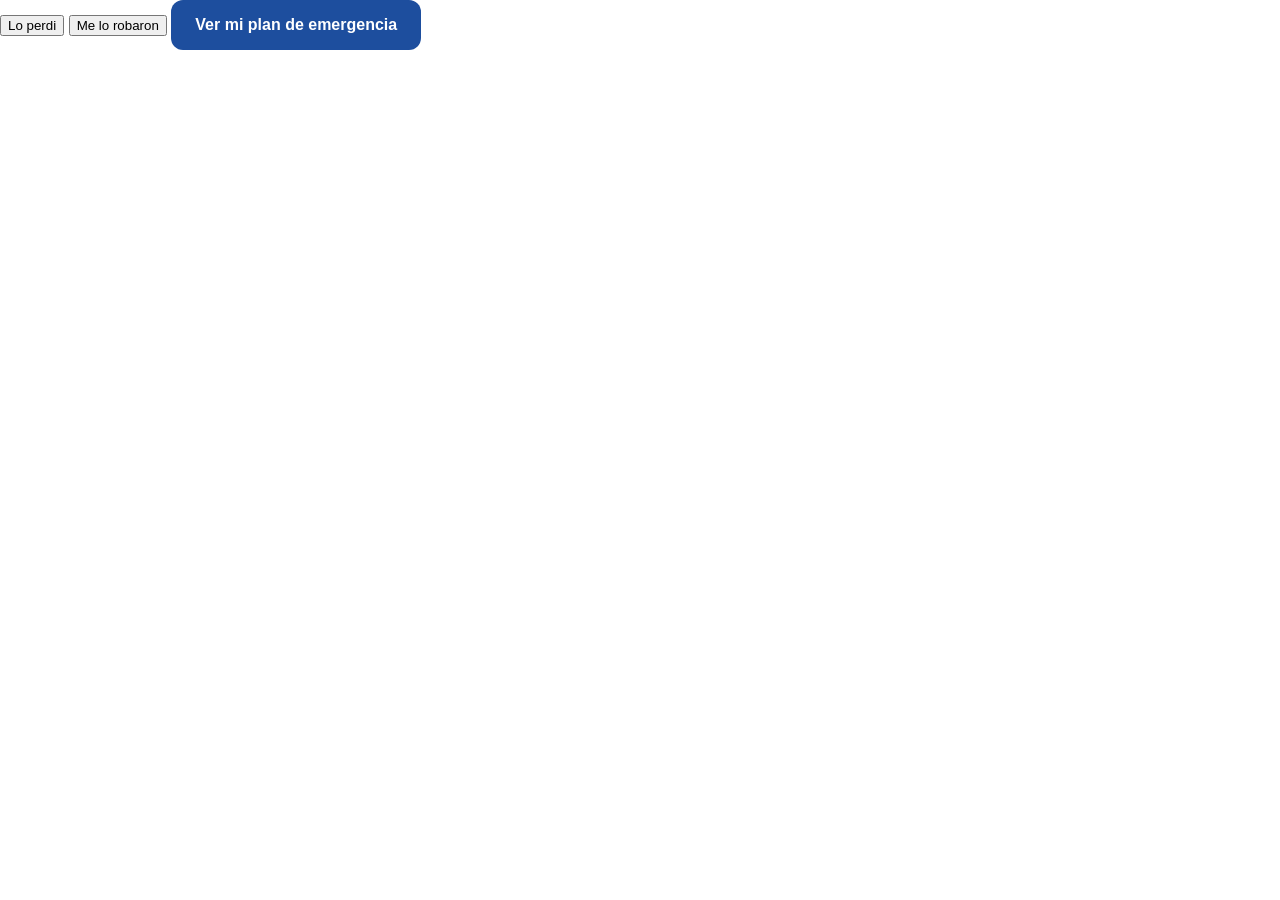
==== pages/emergencia.html @ 793727cb "carpetas e icono" ====
<!DOCTYPE html>
<html lang="en">
<head>
    <meta charset="UTF-8">
    <meta name="viewport" content="width=device-width, initial-scale=1.0">
    <title>Document</title>
    <link rel="stylesheet" href="../css/styles.css">
</head>
<body>
    <button>Lo perdi</button>
    <button>Me lo robaron</button>
    <button class="btn_azul">Ver mi plan de emergencia</button>
</body>
</html>
---- css/styles.css ----
.deez_div{
    display: flex;
    justify-content: center;
}
.btn_azul {
  background-color: rgb(29, 78, 158);
  color: white;
  font-size: 16px;
  font-weight: bold;
  padding: 16px 24px;
  border: none;
  border-radius: 12px;
  cursor: pointer;
}
* {
  box-sizing: border-box;
}

body {
  margin: 0;
  font-family: Arial, sans-serif;
}

.contenedor {
  width: 92%;
  max-width: 1120px;
  margin: 0 auto;
}

.cabecera {
  background: white;
  border-bottom: 1px solid #e5e9f2;
  position: sticky;
  top: 0;
  z-index: 100;
}

.barra {
  display: flex;
  align-items: center;
  justify-content: space-between;
  gap: 1rem;
  padding: 1rem 0;
}

.marca {
  display: flex;
  align-items: center;
  gap: .6rem;
  text-decoration: none;
  font-size: 1.4rem;
  font-weight: bold;
  color: #152d7c;
}

.menu {
  display: flex;
  align-items: center;
  gap: 1rem;
  list-style: none;
  margin: 0;
  padding: 0;
}

.menu a {
  display: block;
  padding: .65rem .8rem;
  color: #152d7c;
  text-decoration: none;
}

.menu .boton-borde {
  background: white;
  color: #1c54ec;
  border: 2px solid #1c54ec;
  border-radius: .45rem;
  font-weight: bold;
}

.menu .boton-borde:hover {
  background: #1c54ec;
  color: white;
}
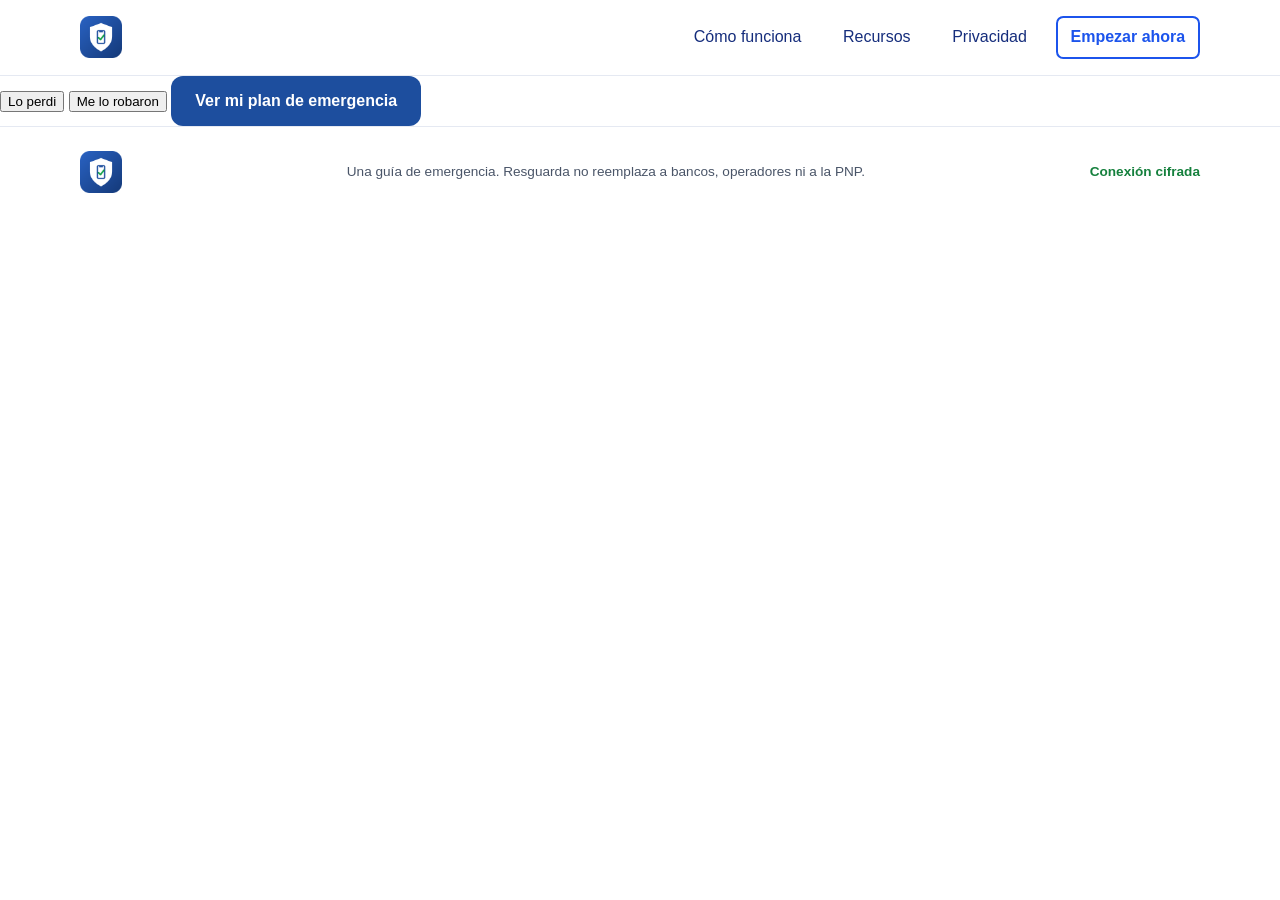
==== commit ee4bfc9d: "footer tmb se agrego una funcion para el boton del logo, para q cada q se precione este se vuelva al" ====
--- a/pages/emergencia.html
+++ b/pages/emergencia.html
@@ -7,8 +7,36 @@
     <link rel="stylesheet" href="../css/styles.css">
 </head>
 <body>
+    <header class="cabecera">
+        <div class="contenedor barra">
+            <a class="marca" onclick="volver()">
+                <img src="../assets/icons/icono1.png" alt="Resguarda" width="42" height="42" />
+            </a>
+
+            <nav aria-label="Navegación principal">
+                <ul class="menu">
+                    <li><a href="#como-funciona">Cómo funciona</a></li>
+                    <li><a href="#recursos">Recursos</a></li>
+                    <li><a href="#privacidad">Privacidad</a></li>
+                    <li><a class="boton-borde" href="#empezar">Empezar ahora</a></li>
+                </ul>
+            </nav>
+        </div>
+    </header>
     <button>Lo perdi</button>
     <button>Me lo robaron</button>
     <button class="btn_azul">Ver mi plan de emergencia</button>
+    <footer class="pie">
+        <div class="contenedor barra">
+            <a class="marca" href="index.html">
+            <img src="../assets/icons/icono1.png" alt="" width="42" height="42" />
+            </a>
+
+            <p class="aviso">Una guía de emergencia. Resguarda no reemplaza a bancos, operadores ni a la PNP.</p>
+
+            <p class="seguro">Conexión cifrada</p>
+        </div>
+    </footer>
+<script src="../js/main.js"></script>
 </body>
 </html>
--- a/css/styles.css
+++ b/css/styles.css
@@ -81,3 +81,22 @@
   background: #1c54ec;
   color: white;
 }
+
+.pie {
+  background: white;
+  border-top: 1px solid #e5e9f2;
+  padding: .5rem 0;
+}
+
+.pie .aviso {
+  font-size: .85rem;
+  color: #4a5568;
+  margin: 0;
+}
+
+.pie .seguro {
+  font-size: .85rem;
+  font-weight: bold;
+  color: #15803d;
+  margin: 0;
+}
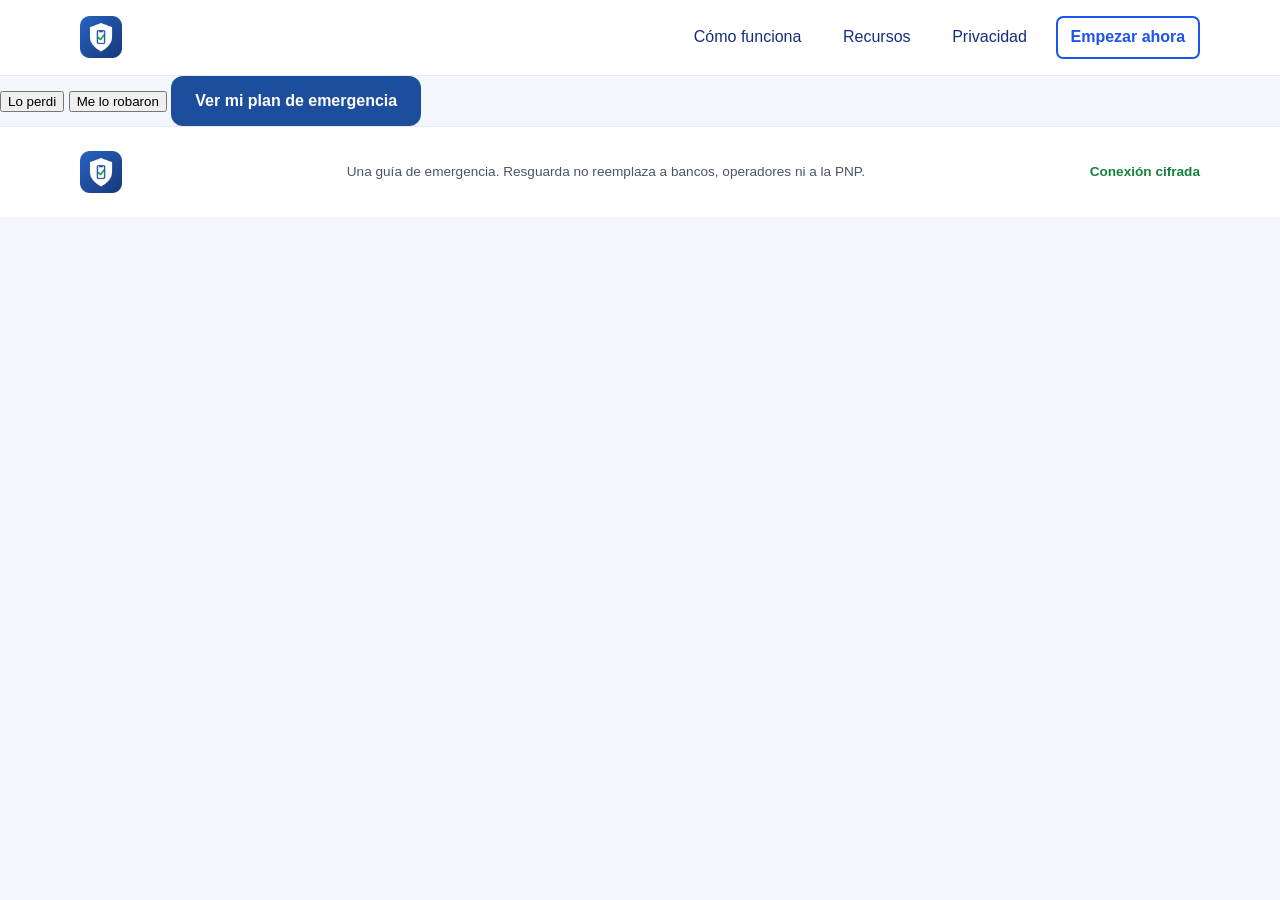
==== commit fac325f9: "Pagina plan mejorada" ====
--- a/pages/emergencia.html
+++ b/pages/emergencia.html
@@ -15,7 +15,7 @@
 
             <nav aria-label="Navegación principal">
                 <ul class="menu">
-                    <li><a href="#como-funciona">Cómo funciona</a></li>
+                    <li><a href="#como_funciona">Cómo funciona</a></li>
                     <li><a href="#recursos">Recursos</a></li>
                     <li><a href="#privacidad">Privacidad</a></li>
                     <li><a class="boton-borde" href="#empezar">Empezar ahora</a></li>
@@ -23,8 +23,8 @@
             </nav>
         </div>
     </header>
-    <button>Lo perdi</button>
-    <button>Me lo robaron</button>
+    <button onclick="planificacion()">Lo perdi</button>
+    <button onclick="planificacion()">Me lo robaron</button>
     <button class="btn_azul">Ver mi plan de emergencia</button>
     <footer class="pie">
         <div class="contenedor barra">
--- a/css/styles.css
+++ b/css/styles.css
@@ -99,4 +99,143 @@
   font-weight: bold;
   color: #15803d;
   margin: 0;
+}
+.imagen-principal {
+    max-width: 500px;
+    width: 100%;
+    height: auto;
+}
+
+.rojoB {
+  background-color: rgb(183,42,52);
+  color:white;
+  font-size: 16px;
+  font-weight: bold;
+  padding: 16px 24px;
+  border:none;
+  border-radius: 12px;
+  cursor:pointer;
+}
+.dato-tiempo {
+  display: flex;
+  align-items: center; /* centra icono y texto verticalmente */
+  gap: .6rem;          /* espacio entre icono y texto */
+}
+
+.dato-tiempo p {
+  margin: 0;           /* quita el margen del párrafo para que quede alineado */
+}
+
+body {
+  background: #f3f6fa;   /* Gris Niebla: fondo de la pantalla */
+  color: #1b2433;        /* Tinta: texto de cuerpo */
+}
+
+.panel-ruta {
+  max-width: 900px;
+  margin: 2rem auto;
+  padding: 2rem;
+  background: #ffffff;
+  border: 1px solid #e5e9f2;
+  border-radius: 1rem;
+}
+
+.panel-ruta h1,
+.paso h3 {
+  color: #0f2a55;        /* Azul Noche: títulos */
+}
+
+.panel-ruta .etiqueta {
+  color: #1d4e9e;        /* Azul confianza */
+}
+
+/* Cada tarjeta: grupo de la izquierda y tiempo a la derecha */
+.paso {
+  display: flex;
+  align-items: center;
+  justify-content: space-between;
+  gap: 1rem;
+  padding: 1.2rem;
+  margin-bottom: 1rem;
+  background: #ffffff;
+  border: 1px solid #e5e9f2;
+  
+  border-radius: .7rem;
+}
+
+/* Número, icono y texto en fila */
+.paso-info {
+  display: flex;
+  align-items: center;
+  gap: 1rem;
+}
+
+.paso-info p,
+.paso-info h3 {
+  margin: 0;
+}
+
+.numero-paso {
+  display: flex;
+  align-items: center;
+  justify-content: center;
+  width: 40px;
+  height: 40px;
+  border-radius: 50%;
+  background: #0f2a55;   /* Azul Noche */
+  color: #ffffff;
+  font-weight: bold;
+}
+
+.riesgo {
+  font-size: .75rem;
+  font-weight: bold;
+  text-transform: uppercase;
+  color: #1d4e9e;
+}
+
+.descripcion {
+  color: #55617a;        /* Gris Apoyo: texto de apoyo */
+}
+
+.tiempo {
+  padding: .3rem .8rem;
+  border-radius: 2rem;
+  background: #f3f6fa;
+  color: #0f2a55;
+  font-size: .85rem;
+  font-weight: bold;
+}
+
+/* Aviso de abajo: icono al lado del texto */
+.aviso-info {
+  display: flex;
+  align-items: center;
+  gap: .8rem;
+  padding: 1rem;
+  border-radius: .7rem;
+  background: #f3f6fa;
+}
+
+.aviso-info p {
+  margin: 0;
+}
+
+@media (max-width: 600px) {
+  .paso {
+    flex-wrap: wrap;
+    border: 1px solid #e5e9f2;
+  }
+}
+.lista-pasos {
+  padding: 1rem;
+  margin-bottom: 1rem;
+  background: #f3f6fa;     
+  border: 1px solid #1d4e9e;
+  border-radius: 1rem;
+}
+
+
+.lista-pasos .paso:last-child {
+  margin-bottom: 0;
 }
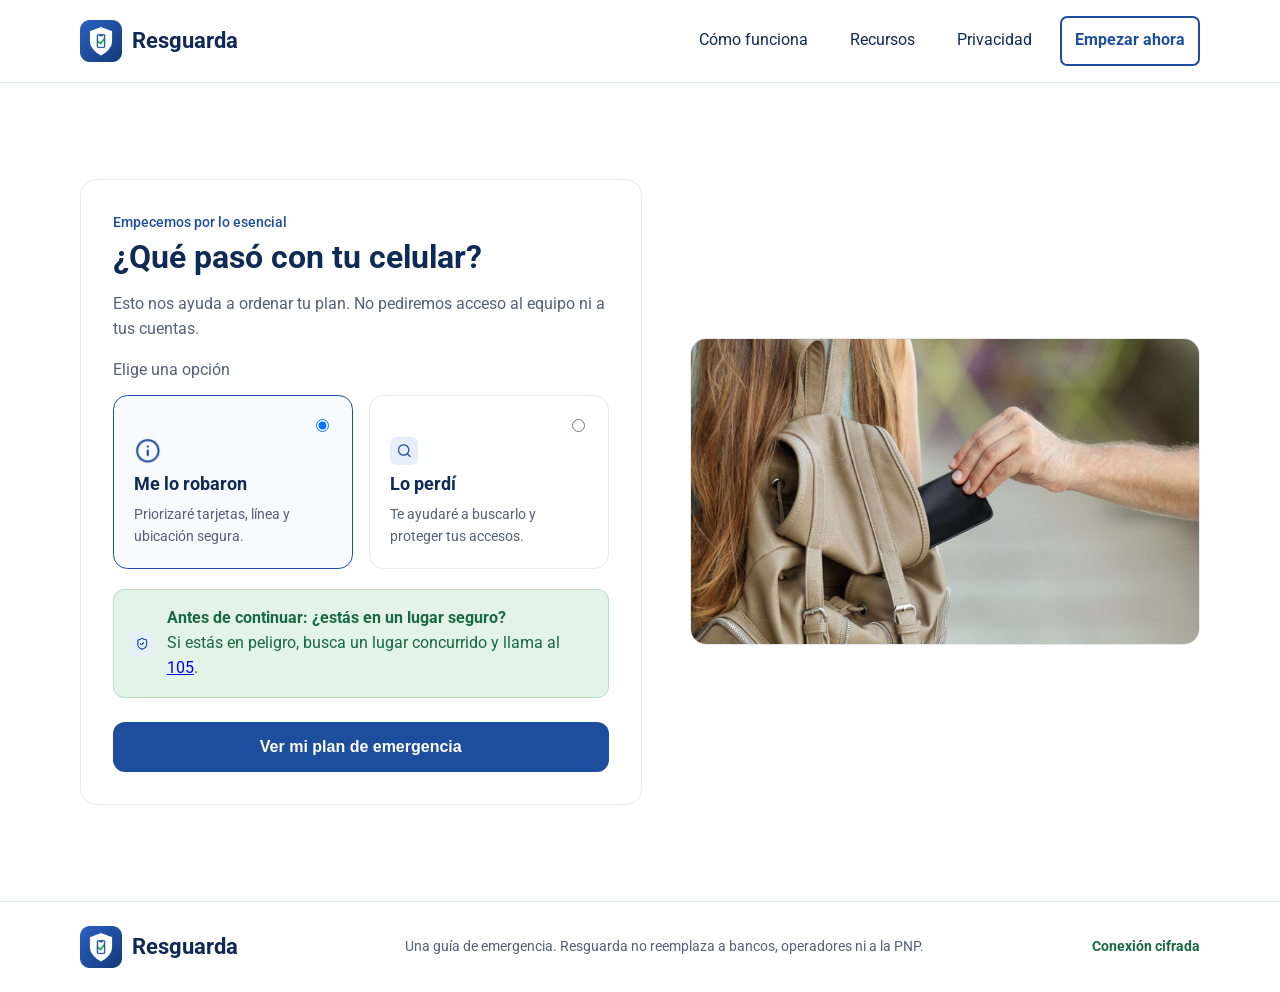
==== commit ce3cbd26: "pagina emergencia actualizada se creo un nuevo js para reconocerlo mas rapido durante el proceso de " ====
--- a/pages/emergencia.html
+++ b/pages/emergencia.html
@@ -1,42 +1,88 @@
 <!DOCTYPE html>
-<html lang="en">
+<html lang="es">
 <head>
     <meta charset="UTF-8">
     <meta name="viewport" content="width=device-width, initial-scale=1.0">
-    <title>Document</title>
+    <title>Resguarda | ¿Qué pasó con tu celular?</title>
+    <link rel="preconnect" href="https://fonts.googleapis.com">
+    <link rel="preconnect" href="https://fonts.gstatic.com" crossorigin>
+    <link rel="stylesheet" href="https://fonts.googleapis.com/css2?family=Roboto:wght@400;500;700&display=swap">
     <link rel="stylesheet" href="../css/styles.css">
 </head>
 <body>
     <header class="cabecera">
         <div class="contenedor barra">
-            <a class="marca" onclick="volver()">
-                <img src="../assets/icons/icono1.png" alt="Resguarda" width="42" height="42" />
+            <a class="marca" href="../index.html">
+                <img src="../assets/icons/icono1.png" alt="" width="42" height="42">
+                <span>Resguarda</span>
             </a>
 
             <nav aria-label="Navegación principal">
                 <ul class="menu">
-                    <li><a href="#como_funciona">Cómo funciona</a></li>
-                    <li><a href="#recursos">Recursos</a></li>
-                    <li><a href="#privacidad">Privacidad</a></li>
-                    <li><a class="boton-borde" href="#empezar">Empezar ahora</a></li>
+                    <li><a href="../index.html#pasos">Cómo funciona</a></li>
+                    <li><a href="informacion.html">Recursos</a></li>
+                    <li><a href="../index.html#privacidad">Privacidad</a></li>
+                    <li><a class="boton-borde" href="emergencia.html">Empezar ahora</a></li>
                 </ul>
             </nav>
         </div>
     </header>
-    <button onclick="planificacion()">Lo perdi</button>
-    <button onclick="planificacion()">Me lo robaron</button>
-    <button class="btn_azul">Ver mi plan de emergencia</button>
+
+    <main class="seccion">
+        <div class="contenedor hero-grid">
+
+            <form class="panel-ruta" id="form-emergencia">
+                <p class="riesgo-texto">Empecemos por lo esencial</p>
+                <h1>¿Qué pasó con tu celular?</h1>
+                <p class="descripcion">Esto nos ayuda a ordenar tu plan. No pediremos acceso al equipo ni a tus cuentas.</p>
+
+                <fieldset class="opciones">
+                    <legend>Elige una opción</legend>
+
+                    <label class="opcion">
+                        <input type="radio" name="situacion" value="robo" checked>
+                        <img src="../assets/icons/icono_info.png" alt="" width="28" height="28">
+                        <span class="opcion-titulo">Me lo robaron</span>
+                        <span class="opcion-texto">Priorizaré tarjetas, línea y ubicación segura.</span>
+                    </label>
+
+                    <label class="opcion">
+                        <input type="radio" name="situacion" value="perdida">
+                        <img src="../assets/icons/icono_lupa.png" alt="" width="28" height="28">
+                        <span class="opcion-titulo">Lo perdí</span>
+                        <span class="opcion-texto">Te ayudaré a buscarlo y proteger tus accesos.</span>
+                    </label>
+                </fieldset>
+
+                <div class="aviso-info aviso-verde">
+                    <img src="../assets/icons/icono_escudo.png" alt="" width="24" height="24">
+                    <div>
+                        <p><strong>Antes de continuar: ¿estás en un lugar seguro?</strong></p>
+                        <p>Si estás en peligro, busca un lugar concurrido y llama al <a href="tel:105">105</a>.</p>
+                    </div>
+                </div>
+
+                <button type="submit" class="btn_azul btn-ancho">Ver mi plan de emergencia</button>
+            </form>
+
+            <img class="hero-imagen" src="../assets/images/imagen5.jpg"
+                 alt="Describe qué se ve en la imagen" width="600" height="700">
+
+        </div>
+    </main>
+
     <footer class="pie">
         <div class="contenedor barra">
-            <a class="marca" href="index.html">
-            <img src="../assets/icons/icono1.png" alt="" width="42" height="42" />
+            <a class="marca" href="../index.html">
+                <img src="../assets/icons/icono1.png" alt="" width="42" height="42">
+                <span>Resguarda</span>
             </a>
-
             <p class="aviso">Una guía de emergencia. Resguarda no reemplaza a bancos, operadores ni a la PNP.</p>
-
             <p class="seguro">Conexión cifrada</p>
         </div>
     </footer>
-<script src="../js/main.js"></script>
+
+    <script src="../js/main.js"></script>
+    <script src="../js/emergencia.js"></script>
 </body>
 </html>
--- a/css/styles.css
+++ b/css/styles.css
@@ -1,7 +1,16 @@
-.deez_div{
-    display: flex;
-    justify-content: center;
-}
+:root {
+  --blanco: #FFFFFF;
+  --gris-niebla: #F3F6FA;
+  --azul-confianza: #1D4E9E;
+  --azul-noche: #0F2A55;
+  --tinta: #1B2433;
+  --gris-apoyo: #55617A;
+  --rojo-accion: #B72A34;
+  --verde: #17693F;
+  --ambar: #8A5300;
+  --fondo-en-curso: #E6EEFA;
+}
+
 .btn_azul {
   background-color: rgb(29, 78, 158);
   color: white;
@@ -18,7 +27,8 @@
 
 body {
   margin: 0;
-  font-family: Arial, sans-serif;
+  font-family: Roboto, Arial, sans-serif;
+  line-height: 1.55;
 }
 
 .contenedor {
@@ -50,7 +60,7 @@
   text-decoration: none;
   font-size: 1.4rem;
   font-weight: bold;
-  color: #152d7c;
+  color: var(--azul-noche);
 }
 
 .menu {
@@ -65,20 +75,20 @@
 .menu a {
   display: block;
   padding: .65rem .8rem;
-  color: #152d7c;
+  color: var(--azul-noche);
   text-decoration: none;
 }
 
 .menu .boton-borde {
   background: white;
-  color: #1c54ec;
-  border: 2px solid #1c54ec;
+  color: var(--azul-confianza);
+  border: 2px solid var(--azul-confianza);
   border-radius: .45rem;
   font-weight: bold;
 }
 
 .menu .boton-borde:hover {
-  background: #1c54ec;
+  background: var(--azul-confianza);
   color: white;
 }
 
@@ -89,15 +99,15 @@
 }
 
 .pie .aviso {
-  font-size: .85rem;
-  color: #4a5568;
+  font-size: .9rem;
+  color: var(--gris-apoyo);
   margin: 0;
 }
 
 .pie .seguro {
-  font-size: .85rem;
-  font-weight: bold;
-  color: #15803d;
+  font-size: .9rem;
+  font-weight: bold;
+  color: var(--verde);
   margin: 0;
 }
 .imagen-principal {
@@ -118,17 +128,17 @@
 }
 .dato-tiempo {
   display: flex;
-  align-items: center; /* centra icono y texto verticalmente */
-  gap: .6rem;          /* espacio entre icono y texto */
+  align-items: center; 
+  gap: .6rem;         
 }
 
 .dato-tiempo p {
-  margin: 0;           /* quita el margen del párrafo para que quede alineado */
+  margin: 0;           
 }
 
 body {
-  background: #f3f6fa;   /* Gris Niebla: fondo de la pantalla */
-  color: #1b2433;        /* Tinta: texto de cuerpo */
+  background: #f3f6fa;   
+  color: #1b2433;    
 }
 
 .panel-ruta {
@@ -142,14 +152,14 @@
 
 .panel-ruta h1,
 .paso h3 {
-  color: #0f2a55;        /* Azul Noche: títulos */
+  color: #0f2a55;     
 }
 
 .panel-ruta .etiqueta {
-  color: #1d4e9e;        /* Azul confianza */
-}
-
-/* Cada tarjeta: grupo de la izquierda y tiempo a la derecha */
+  color: #1d4e9e;        
+}
+
+
 .paso {
   display: flex;
   align-items: center;
@@ -163,7 +173,7 @@
   border-radius: .7rem;
 }
 
-/* Número, icono y texto en fila */
+
 .paso-info {
   display: flex;
   align-items: center;
@@ -182,7 +192,7 @@
   width: 40px;
   height: 40px;
   border-radius: 50%;
-  background: #0f2a55;   /* Azul Noche */
+  background: #0f2a55; 
   color: #ffffff;
   font-weight: bold;
 }
@@ -195,7 +205,7 @@
 }
 
 .descripcion {
-  color: #55617a;        /* Gris Apoyo: texto de apoyo */
+  color: #55617a;       
 }
 
 .tiempo {
@@ -207,7 +217,7 @@
   font-weight: bold;
 }
 
-/* Aviso de abajo: icono al lado del texto */
+
 .aviso-info {
   display: flex;
   align-items: center;
@@ -238,4 +248,269 @@
 
 .lista-pasos .paso:last-child {
   margin-bottom: 0;
+}
+
+/* ===== Foco visible (teclado) ===== */
+a:focus-visible,
+button:focus-visible,
+summary:focus-visible {
+  outline: 3px solid var(--azul-confianza);
+  outline-offset: 3px;
+}
+
+/* ===== Landing: general ===== */
+html { scroll-behavior: smooth; }
+section[id] { scroll-margin-top: 5rem; }
+
+h1, h2, h3 { color: var(--azul-noche); line-height: 1.2; }
+h1 { font-size: 2rem; margin: 0 0 1rem; }
+h2 { font-size: 1.5rem; margin: 0 0 .5rem; }
+
+.seccion { padding: 4rem 0; background: var(--blanco); }
+.seccion-gris { background: var(--gris-niebla); }
+.seccion-lead { color: var(--gris-apoyo); font-size: 1.125rem; margin: 0 0 2rem; }
+
+.marca span { color: var(--azul-noche); }
+
+/* Botones de la landing (el rojo es solo para la acción de emergencia) */
+a.rojoB {
+  display: inline-block;
+  min-height: 44px;
+  font-size: 1.125rem;
+  text-decoration: none;
+}
+a.rojoB:hover { background-color: #9a222b; }
+
+.enlace-flecha {
+  display: inline-block;
+  padding: .75rem .5rem;
+  font-weight: 500;
+  color: var(--azul-confianza);
+}
+
+/* ===== Hero ===== */
+.hero { background: var(--gris-niebla); padding: 3.5rem 0; }
+
+.hero-grid {
+  display: grid;
+  grid-template-columns: 1.1fr 1fr;
+  align-items: center;
+  gap: 3rem;
+}
+
+.hero-aviso { margin: 0 0 .5rem; font-weight: 500; color: var(--azul-confianza); }
+.hero-lead { font-size: 1.125rem; color: var(--tinta); margin: 0 0 1.75rem; max-width: 34rem; }
+
+.hero-acciones {
+  display: flex;
+  align-items: center;
+  flex-wrap: wrap;
+  gap: .75rem 1.25rem;
+  margin-bottom: 1.25rem;
+}
+
+.dato-tiempo p { color: var(--gris-apoyo); font-size: .9rem; }
+
+.hero-imagen {
+  width: 100%;
+  height: auto;
+  border-radius: 1rem;
+  border: 1px solid #e5e9f2;
+}
+
+/* ===== Beneficios ===== */
+.beneficios { background: var(--blanco); border-bottom: 1px solid #e5e9f2; }
+
+.beneficios-lista {
+  list-style: none;
+  margin: 0 auto;
+  padding: 1.25rem 0;
+  display: flex;
+  justify-content: space-between;
+  flex-wrap: wrap;
+  gap: 1rem 1.5rem;
+}
+
+.beneficios-lista li {
+  display: flex;
+  align-items: center;
+  gap: .75rem;
+  font-weight: 500;
+  color: var(--azul-noche);
+}
+
+/* ===== Tres pasos ===== */
+.pasos-grid {
+  list-style: none;
+  margin: 0;
+  padding: 0;
+  display: grid;
+  grid-template-columns: repeat(3, 1fr);
+  gap: 1.5rem;
+}
+
+.tarjeta-paso {
+  display: flex;
+  flex-direction: column;
+  align-items: flex-start;
+  padding: 1.5rem;
+  background: var(--blanco);
+  border: 1px solid #e5e9f2;
+  border-radius: 1rem;
+}
+
+.tarjeta-cabecera {
+  display: flex;
+  align-items: center;
+  justify-content: space-between;
+  width: 100%;
+  margin-bottom: 1rem;
+}
+
+.riesgo-texto { margin: 0 0 .25rem; font-size: .9rem; font-weight: 500; color: var(--azul-confianza); }
+.tarjeta-paso h3 { font-size: 1.25rem; margin: 0 0 .5rem; }
+.tarjeta-paso .descripcion { margin: 0 0 1rem; flex-grow: 1; }
+
+/* ===== Modo prestado ===== */
+.prestado-grid {
+  display: grid;
+  grid-template-columns: 1fr 1.1fr;
+  align-items: center;
+  gap: 3rem;
+}
+
+.prestado-imagen { width: 100%; height: auto; border-radius: 1rem; }
+
+.lista-check { list-style: none; margin: 0 0 1.5rem; padding: 0; }
+
+.lista-check li {
+  position: relative;
+  padding: .35rem 0 .35rem 2rem;
+}
+
+/* Marca de verificación hecha con CSS (sin imagen extra) */
+.lista-check li::before {
+  content: "";
+  position: absolute;
+  left: .35rem;
+  top: .7rem;
+  width: .5rem;
+  height: .9rem;
+  border: solid var(--verde);
+  border-width: 0 3px 3px 0;
+  transform: rotate(45deg) scale(.8);
+}
+
+.seccion-gris .aviso-info { background: var(--blanco); border: 1px solid #e5e9f2; }
+
+/* ===== Preguntas frecuentes ===== */
+.faq-contenedor { max-width: 760px; }
+.faq-contenedor h2 { margin-bottom: 1.5rem; }
+
+.faq details {
+  background: var(--gris-niebla);
+  border: 1px solid #e5e9f2;
+  border-radius: .7rem;
+  margin-bottom: .75rem;
+}
+
+.faq summary {
+  min-height: 44px;
+  padding: .75rem 1rem;
+  font-weight: 500;
+  color: var(--azul-noche);
+  cursor: pointer;
+}
+
+.faq details[open] summary { color: var(--azul-confianza); }
+.faq details p { margin: 0; padding: 0 1rem 1rem; color: var(--tinta); }
+.faq a { color: var(--azul-confianza); font-weight: 700; }
+
+/* ===== Cierre ===== */
+.cierre { background: var(--azul-noche); padding: 3.5rem 0; text-align: center; }
+.cierre h2 { color: var(--blanco); }
+.cierre p { color: var(--blanco); margin: 0 0 1.5rem; }
+
+.boton-claro {
+  display: inline-block;
+  padding: 16px 24px;
+  background: var(--blanco);
+  color: var(--azul-noche);
+  font-weight: 700;
+  border-radius: 12px;
+  text-decoration: none;
+}
+
+.boton-claro:hover { background: var(--fondo-en-curso); }
+.cierre a:focus-visible { outline-color: var(--blanco); }
+
+/* ===== Tablet y celular ===== */
+@media (max-width: 800px) {
+  .hero-grid,
+  .prestado-grid { grid-template-columns: 1fr; gap: 2rem; }
+  .pasos-grid { grid-template-columns: 1fr; }
+  .seccion { padding: 3rem 0; }
+  .menu li:not(:last-child) { display: none; }
+  .pie .barra { flex-direction: column; text-align: center; }
+}
+
+@media (prefers-reduced-motion: reduce) {
+  html { scroll-behavior: auto; }
+}
+/* ===== Página emergencia ===== */
+.opciones {
+  border: 0;
+  padding: 0;
+  margin: 0 0 1.25rem;
+  display: grid;
+  grid-template-columns: 1fr 1fr;
+  gap: 1rem;
+}
+
+.opciones legend {
+  padding: 0;
+  margin-bottom: .75rem;
+  color: var(--gris-apoyo);
+}
+
+.opcion {
+  display: flex;
+  flex-direction: column;
+  gap: .35rem;
+  padding: 1.25rem;
+  background: var(--blanco);
+  border: 1px solid #e5e9f2;
+  border-radius: .9rem;
+  cursor: pointer;
+}
+
+.opcion:hover { border-color: var(--azul-confianza); }
+
+.opcion input { align-self: flex-end; }
+
+.opcion input:focus-visible {
+  outline: 3px solid var(--azul-confianza);
+  outline-offset: 3px;
+}
+
+.opcion.seleccionada {
+  background: #f7faff;
+  border-color: var(--azul-confianza);
+}
+
+.opcion-titulo { font-weight: 700; color: var(--azul-noche); font-size: 1.1rem; }
+.opcion-texto { font-size: .9rem; color: var(--gris-apoyo); }
+
+.aviso-verde {
+  background: #e3f3e8;
+  border: 1px solid #b7dcc3;
+  color: var(--verde);
+  margin-bottom: 1.5rem;
+}
+
+.btn-ancho { width: 100%; }
+.btn_azul:hover { background-color: var(--azul-noche); }
+
+@media (max-width: 800px) {
+  .opciones { grid-template-columns: 1fr; }
 }
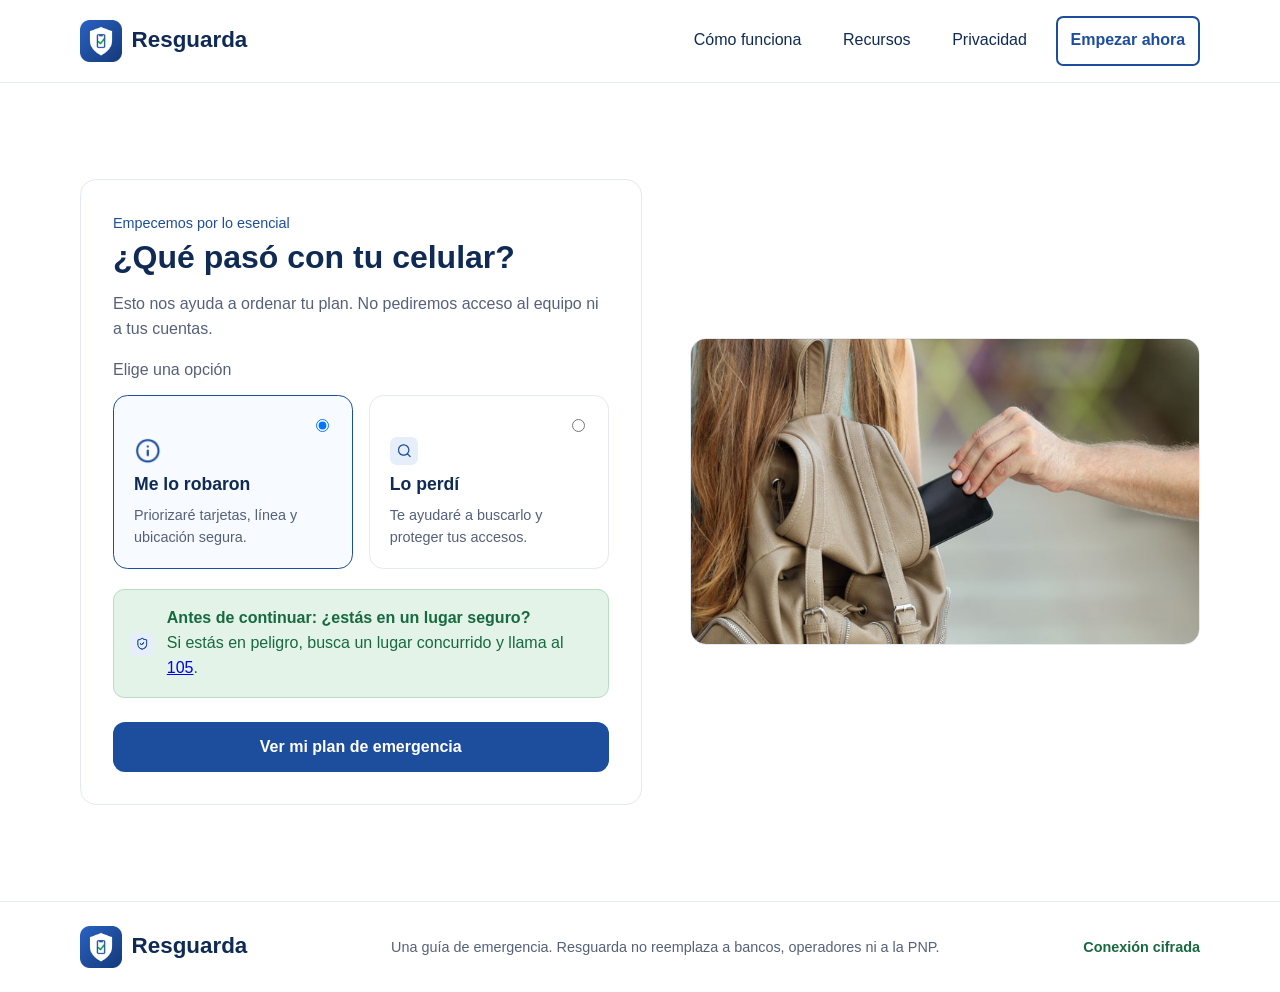
==== commit 826c3d9b: "CSS" ====
--- a/pages/emergencia.html
+++ b/pages/emergencia.html
@@ -1,12 +1,9 @@
 <!DOCTYPE html>
-<html lang="es">
+<html lang="en">
 <head>
     <meta charset="UTF-8">
     <meta name="viewport" content="width=device-width, initial-scale=1.0">
     <title>Resguarda | ¿Qué pasó con tu celular?</title>
-    <link rel="preconnect" href="https://fonts.googleapis.com">
-    <link rel="preconnect" href="https://fonts.gstatic.com" crossorigin>
-    <link rel="stylesheet" href="https://fonts.googleapis.com/css2?family=Roboto:wght@400;500;700&display=swap">
     <link rel="stylesheet" href="../css/styles.css">
 </head>
 <body>
--- a/css/styles.css
+++ b/css/styles.css
@@ -250,7 +250,7 @@
   margin-bottom: 0;
 }
 
-/* ===== Foco visible (teclado) ===== */
+
 a:focus-visible,
 button:focus-visible,
 summary:focus-visible {
@@ -258,7 +258,7 @@
   outline-offset: 3px;
 }
 
-/* ===== Landing: general ===== */
+
 html { scroll-behavior: smooth; }
 section[id] { scroll-margin-top: 5rem; }
 
@@ -272,7 +272,7 @@
 
 .marca span { color: var(--azul-noche); }
 
-/* Botones de la landing (el rojo es solo para la acción de emergencia) */
+
 a.rojoB {
   display: inline-block;
   min-height: 44px;
@@ -318,7 +318,7 @@
   border: 1px solid #e5e9f2;
 }
 
-/* ===== Beneficios ===== */
+
 .beneficios { background: var(--blanco); border-bottom: 1px solid #e5e9f2; }
 
 .beneficios-lista {
@@ -339,7 +339,7 @@
   color: var(--azul-noche);
 }
 
-/* ===== Tres pasos ===== */
+
 .pasos-grid {
   list-style: none;
   margin: 0;
@@ -371,7 +371,7 @@
 .tarjeta-paso h3 { font-size: 1.25rem; margin: 0 0 .5rem; }
 .tarjeta-paso .descripcion { margin: 0 0 1rem; flex-grow: 1; }
 
-/* ===== Modo prestado ===== */
+
 .prestado-grid {
   display: grid;
   grid-template-columns: 1fr 1.1fr;
@@ -388,7 +388,7 @@
   padding: .35rem 0 .35rem 2rem;
 }
 
-/* Marca de verificación hecha con CSS (sin imagen extra) */
+
 .lista-check li::before {
   content: "";
   position: absolute;
@@ -403,7 +403,7 @@
 
 .seccion-gris .aviso-info { background: var(--blanco); border: 1px solid #e5e9f2; }
 
-/* ===== Preguntas frecuentes ===== */
+
 .faq-contenedor { max-width: 760px; }
 .faq-contenedor h2 { margin-bottom: 1.5rem; }
 
@@ -426,7 +426,7 @@
 .faq details p { margin: 0; padding: 0 1rem 1rem; color: var(--tinta); }
 .faq a { color: var(--azul-confianza); font-weight: 700; }
 
-/* ===== Cierre ===== */
+
 .cierre { background: var(--azul-noche); padding: 3.5rem 0; text-align: center; }
 .cierre h2 { color: var(--blanco); }
 .cierre p { color: var(--blanco); margin: 0 0 1.5rem; }
@@ -444,7 +444,7 @@
 .boton-claro:hover { background: var(--fondo-en-curso); }
 .cierre a:focus-visible { outline-color: var(--blanco); }
 
-/* ===== Tablet y celular ===== */
+
 @media (max-width: 800px) {
   .hero-grid,
   .prestado-grid { grid-template-columns: 1fr; gap: 2rem; }
@@ -457,7 +457,7 @@
 @media (prefers-reduced-motion: reduce) {
   html { scroll-behavior: auto; }
 }
-/* ===== Página emergencia ===== */
+
 .opciones {
   border: 0;
   padding: 0;
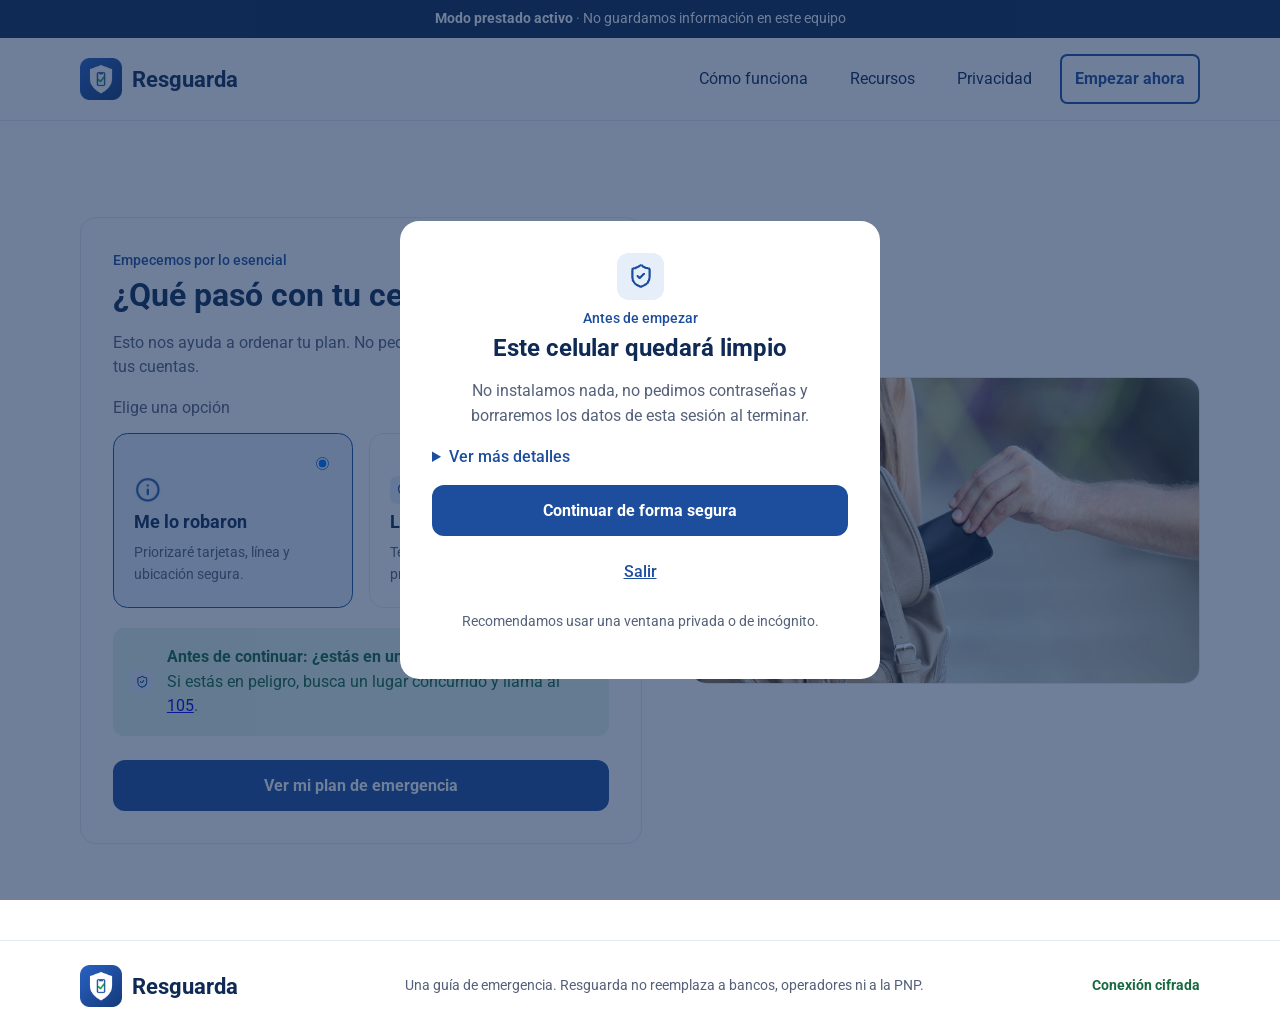
==== commit a9273219: "Recorrido completo: plan, pasos, constancias y aviso de cuenta propia" ====
--- a/pages/emergencia.html
+++ b/pages/emergencia.html
@@ -1,20 +1,51 @@
 <!DOCTYPE html>
-<html lang="en">
+<html lang="es">
 <head>
     <meta charset="UTF-8">
     <meta name="viewport" content="width=device-width, initial-scale=1.0">
     <title>Resguarda | ¿Qué pasó con tu celular?</title>
+    <link rel="stylesheet" href="https://fonts.googleapis.com/css2?family=Roboto:wght@400;500;700&display=swap">
     <link rel="stylesheet" href="../css/styles.css">
 </head>
 <body>
+    <!-- HU-021: aviso de modo prestado en todas las pantallas del recorrido -->
+    <div class="barra-prestado">
+        <p><strong>Modo prestado activo</strong> · No guardamos información en este equipo</p>
+    </div>
+
+    <!-- HU-020: aviso de privacidad antes de empezar -->
+    <div class="modal" id="modal-aviso">
+        <section class="modal-caja" aria-labelledby="titulo-aviso">
+            <img src="../assets/icons/icono_escudo.png" alt="" width="47" height="47">
+            <p class="riesgo-texto">Antes de empezar</p>
+            <h2 id="titulo-aviso">Este celular quedará limpio</h2>
+            <p class="descripcion">No instalamos nada, no pedimos contraseñas y borraremos los datos de esta sesión al terminar.</p>
+            <details class="detalle">
+                <summary>Ver más detalles</summary>
+                <ul>
+                    <li>No accedemos a contactos, cámara ni ubicación.</li>
+                    <li>El autocompletado está desactivado.</li>
+                    <li>Puedes salir y borrar el rastro en cualquier momento.</li>
+                </ul>
+            </details>
+            <button class="btn_azul btn-ancho" type="button" id="boton-continuar">Continuar de forma segura</button>
+            <a class="enlace-flecha" href="../index.html">Salir</a>
+            <p class="nota">Recomendamos usar una ventana privada o de incógnito.</p>
+        </section>
+    </div>
+
     <header class="cabecera">
         <div class="contenedor barra">
             <a class="marca" href="../index.html">
                 <img src="../assets/icons/icono1.png" alt="" width="42" height="42">
                 <span>Resguarda</span>
             </a>
-
-            <nav aria-label="Navegación principal">
+<button id="boton-menu" class="hamburguesa" type="button"
+                aria-controls="navegacion" aria-expanded="false">
+            <span class="lineas" aria-hidden="true"><span></span><span></span><span></span></span>
+            Menú
+            </button>
+            <nav id="navegacion" class="navegacion" aria-label="Navegación principal">
                 <ul class="menu">
                     <li><a href="../index.html#pasos">Cómo funciona</a></li>
                     <li><a href="informacion.html">Recursos</a></li>
@@ -28,7 +59,7 @@
     <main class="seccion">
         <div class="contenedor hero-grid">
 
-            <form class="panel-ruta" id="form-emergencia">
+            <form class="panel-ruta" id="form-emergencia" autocomplete="off">
                 <p class="riesgo-texto">Empecemos por lo esencial</p>
                 <h1>¿Qué pasó con tu celular?</h1>
                 <p class="descripcion">Esto nos ayuda a ordenar tu plan. No pediremos acceso al equipo ni a tus cuentas.</p>
@@ -63,7 +94,7 @@
             </form>
 
             <img class="hero-imagen" src="../assets/images/imagen5.jpg"
-                 alt="Describe qué se ve en la imagen" width="600" height="700">
+                 alt="Persona a la que le sacan el celular de la mochila" width="600" height="700">
 
         </div>
     </main>
@@ -79,6 +110,7 @@
         </div>
     </footer>
 
+    <script src="https://ajax.googleapis.com/ajax/libs/jquery/3.4.1/jquery.min.js"></script>
     <script src="../js/main.js"></script>
     <script src="../js/emergencia.js"></script>
 </body>
--- a/css/styles.css
+++ b/css/styles.css
@@ -11,6 +11,30 @@
   --fondo-en-curso: #E6EEFA;
 }
 
+.hamburguesa {
+  display: none;
+  align-items: center;
+  gap: .6rem;
+  min-height: 44px;
+  padding: .5rem .9rem;
+  background: var(--blanco);
+  color: var(--azul-confianza);
+  border: 2px solid var(--azul-confianza);
+  border-radius: .45rem;
+  font: inherit;
+  font-weight: bold;
+  cursor: pointer;
+}
+
+.lineas { display: flex; flex-direction: column; gap: 4px; }
+.lineas span {
+  display: block;
+  width: 22px;
+  height: 3px;
+  background: currentColor;
+  border-radius: 2px;
+}
+
 .btn_azul {
   background-color: rgb(29, 78, 158);
   color: white;
@@ -450,7 +474,19 @@
   .prestado-grid { grid-template-columns: 1fr; gap: 2rem; }
   .pasos-grid { grid-template-columns: 1fr; }
   .seccion { padding: 3rem 0; }
-  .menu li:not(:last-child) { display: none; }
+    .barra { flex-wrap: wrap; }
+  .hamburguesa { display: inline-flex; }
+
+  .navegacion { display: none; width: 100%; }
+  .navegacion.abierto { display: block; }
+
+  .menu {
+    flex-direction: column;
+    align-items: stretch;
+    gap: .25rem;
+    padding-bottom: 1rem;
+  }
+  .menu a { min-height: 44px; }
   .pie .barra { flex-direction: column; text-align: center; }
 }
 
@@ -494,7 +530,7 @@
 }
 
 .opcion.seleccionada {
-  background: #f7faff;
+  background: #E6EEFA;
   border-color: var(--azul-confianza);
 }
 
@@ -502,8 +538,8 @@
 .opcion-texto { font-size: .9rem; color: var(--gris-apoyo); }
 
 .aviso-verde {
-  background: #e3f3e8;
-  border: 1px solid #b7dcc3;
+  background: #E3F4EA;
+  border: 1px solid #E3F4EA;
   color: var(--verde);
   margin-bottom: 1.5rem;
 }
@@ -513,4 +549,634 @@
 
 @media (max-width: 800px) {
   .opciones { grid-template-columns: 1fr; }
-}+}
+
+
+/*RECORRIDO DE EMERGENCIA */
+
+/*clases de apoyo para JavaScript */
+.oculto {
+  display: none;
+}
+
+.oculto-lector {
+  position: absolute;
+  left: -9999px;
+}
+
+.nota {
+  display: block;
+  font-size: .875rem;
+  color: #55617A;
+}
+
+/* barra de modo prestado */
+.barra-prestado {
+  display: flex;
+  justify-content: center;
+  align-items: center;
+  flex-wrap: wrap;
+  gap: .5rem 1.5rem;
+  padding: .5rem 1rem;
+  background-color: #0F2A55;
+  color: #FFFFFF;
+  font-size: .9rem;
+}
+
+.barra-prestado p {
+  margin: 0;
+}
+
+.btn-texto-claro {
+  padding: .25rem 0;
+  font-family: inherit;
+  font-size: .9rem;
+  font-weight: 500;
+  color: #FFFFFF;
+  text-decoration: underline;
+  background-color: transparent;
+  border: none;
+  cursor: pointer;
+}
+
+.etiqueta-tiempo,
+.etiqueta-segura {
+  display: inline-block;
+  padding: .35rem .8rem;
+  border-radius: 2rem;
+  font-size: .875rem;
+  font-weight: 500;
+}
+
+.etiqueta-tiempo {
+  background-color: #F3F6FA;
+  color: #0F2A55;
+}
+
+.etiqueta-segura {
+  background-color: #E3F4EA;
+  color: #17693F;
+}
+
+/* botones secundarios */
+button.rojoB,
+.btn_azul,
+.btn-borde,
+.btn-claro {
+  display: inline-block;
+  min-height: 44px;
+  font-family: inherit;
+  text-align: center;
+  text-decoration: none;
+}
+
+.btn-borde {
+  padding: 14px 22px;
+  font-size: 16px;
+  font-weight: 500;
+  color: #1D4E9E;
+  background-color: #FFFFFF;
+  border: 2px solid #1D4E9E;
+  border-radius: 12px;
+  cursor: pointer;
+}
+
+.btn-borde:hover {
+  background-color: #E6EEFA;
+}
+
+.btn-claro {
+  padding: 14px 22px;
+  font-weight: 500;
+  color: #0F2A55;
+  background-color: #FFFFFF;
+  border-radius: 12px;
+}
+
+.btn-claro:hover {
+  background-color: #E6EEFA;
+}
+
+.btn-texto {
+  padding: .5rem 0;
+  font-family: inherit;
+  font-size: 1rem;
+  font-weight: 500;
+  color: #1D4E9E;
+  text-decoration: underline;
+  background-color: transparent;
+  border: none;
+  cursor: pointer;
+}
+
+.acciones {
+  display: flex;
+  flex-wrap: wrap;
+  align-items: center;
+  gap: .75rem;
+  margin-top: 1.25rem;
+}
+
+/* (aviso de privacidad y salida) */
+.modal {
+  position: fixed;
+  top: 0;
+  left: 0;
+  width: 100%;
+  height: 100%;
+  display: flex;
+  justify-content: center;
+  align-items: center;
+  padding: 1rem;
+  background-color: rgba(15, 42, 85, 0.6);
+  z-index: 200;
+}
+
+.modal.oculto {
+  display: none;
+}
+
+.modal-caja {
+  width: 100%;
+  max-width: 480px;
+  padding: 2rem;
+  text-align: center;
+  background-color: #FFFFFF;
+  border-radius: 1.2rem;
+}
+
+.modal-caja .btn-ancho {
+  margin-bottom: .75rem;
+}
+
+.detalle {
+  margin: 1rem 0;
+  text-align: left;
+}
+
+.detalle summary {
+  font-weight: 500;
+  color: #1D4E9E;
+  cursor: pointer;
+}
+
+.plan-grid {
+  display: grid;
+  grid-template-columns: 280px 1fr;
+  gap: 1.5rem;
+  align-items: start;
+  padding: 2rem 0 4rem;
+}
+
+.plan-grid.oculto {
+  display: none;
+}
+
+.plan-grid .panel-ruta {
+  max-width: none;
+  margin: 0 0 1.5rem;
+}
+
+.lateral {
+  padding: 1.5rem;
+  background-color: #FFFFFF;
+  border: 1px solid #E5E9F2;
+  border-radius: 1rem;
+}
+
+.lateral-titulo {
+  margin: 0 0 1rem;
+  font-size: 1.1rem;
+}
+
+.progreso {
+  height: 8px;
+  background-color: #E5E9F2;
+  border-radius: 8px;
+}
+
+.progreso-barra {
+  width: 0;
+  height: 8px;
+  background-color: #17693F;
+  border-radius: 8px;
+}
+
+.lista-estados {
+  margin: 1rem 0;
+  padding: 0;
+  list-style: none;
+}
+
+.lista-estados li {
+  display: flex;
+  justify-content: space-between;
+  align-items: center;
+  gap: .5rem;
+  padding: .5rem 0;
+  border-bottom: 1px solid #E5E9F2;
+}
+
+.lista-estados button {
+  padding: .25rem 0;
+  font-family: inherit;
+  font-size: 1rem;
+  font-weight: 500;
+  color: #0F2A55;
+  text-align: left;
+  background-color: transparent;
+  border: none;
+  cursor: pointer;
+}
+
+.lista-estados button:hover {
+  color: #1D4E9E;
+  text-decoration: underline;
+}
+
+.lista-estados small {
+  display: block;
+  font-weight: 400;
+  color: #55617A;
+}
+
+.lateral .aviso-info {
+  margin-top: 1rem;
+  font-size: .9rem;
+}
+
+/* Etiquetas de estado */
+.estado {
+  display: inline-block;
+  padding: .2rem .6rem;
+  border-radius: 2rem;
+  font-size: .8rem;
+  font-weight: 500;
+}
+
+.pendiente {
+  background-color: #FFF4DB;
+  color: #8A5300;
+}
+
+.en-curso {
+  background-color: #E6EEFA;
+  color: #1D4E9E;
+}
+
+.hecho {
+  background-color: #E3F4EA;
+  color: #17693F;
+}
+
+.gris {
+  background-color: #F3F6FA;
+  color: #55617A;
+}
+
+/* Las tarjetas de los pasos son botones */
+.paso-boton {
+  width: 100%;
+  font-family: inherit;
+  font-size: 1rem;
+  text-align: left;
+  cursor: pointer;
+}
+
+.paso-boton:hover {
+  border-color: #1D4E9E;
+}
+
+.paso-titulo {
+  display: block;
+  font-size: 1.15rem;
+  color: #0F2A55;
+}
+
+.paso-boton .riesgo,
+.paso-boton .descripcion {
+  display: block;
+}
+
+/* entidades, formularios y avisos */
+.contador {
+  font-weight: 500;
+  color: #0F2A55;
+}
+
+.entidades {
+  margin: 0 0 1rem;
+  padding: 0;
+  list-style: none;
+}
+
+.entidad {
+  margin-bottom: .75rem;
+  padding: 1.1rem;
+  border: 1px solid #E5E9F2;
+  border-radius: .9rem;
+}
+
+.entidad strong {
+  display: block;
+  font-size: 1.1rem;
+  color: #0F2A55;
+}
+
+.entidad .acciones {
+  margin-top: .75rem;
+}
+
+.formulario {
+  display: flex;
+  flex-direction: column;
+  gap: .35rem;
+  margin: 1rem 0;
+}
+
+.formulario label,
+.campo-titulo {
+  display: block;
+  margin-top: .5rem;
+  font-weight: 500;
+  color: #0F2A55;
+}
+
+.campo {
+  width: 100%;
+  padding: .7rem .9rem;
+  font-family: inherit;
+  font-size: 1rem;
+  border: 1px solid #55617A;
+  border-radius: .6rem;
+  background-color: #FFFFFF;
+}
+
+.formulario button {
+  align-self: flex-start;
+  margin-top: .75rem;
+}
+
+.formulario-fila {
+  flex-direction: row;
+  flex-wrap: wrap;
+  align-items: center;
+}
+
+.formulario-fila .campo {
+  flex: 1;
+}
+
+.formulario-fila button {
+  margin-top: 0;
+}
+
+.subtitulo-form {
+  margin: 0 0 .25rem;
+  font-size: 1.2rem;
+}
+
+.mensaje-error {
+  margin: .5rem 0;
+  padding: .75rem 1rem;
+  font-weight: 500;
+  color: #B72A34;
+  background-color: #FFFFFF;
+  border: 2px solid #B72A34;
+  border-radius: .6rem;
+}
+
+.mensaje-ok {
+  margin: .5rem 0;
+  font-weight: 500;
+  color: #17693F;
+}
+
+.aviso-ambar {
+  background-color: #FFF4DB;
+  margin: 1rem 0;
+}
+
+.aviso-azul {
+  background-color: #E6EEFA;
+  margin: 1rem 0;
+}
+
+/* PASO 7: canal del operador y enlaces de localización */
+.canal {
+  margin: 1rem 0;
+  padding: 1.25rem;
+  background-color: #F3F6FA;
+  border: 1px solid #E5E9F2;
+  border-radius: .9rem;
+}
+
+.canal-hecho {
+  background-color: #E3F4EA;
+}
+
+.canal-numero {
+  margin: .25rem 0;
+  font-size: 1.8rem;
+  font-weight: 700;
+  color: #0F2A55;
+}
+
+.dos-enlaces {
+  display: grid;
+  grid-template-columns: 1fr 1fr;
+  gap: 1rem;
+}
+
+.enlace-caja {
+  display: block;
+  padding: 1rem 1.25rem;
+  text-decoration: none;
+  border: 1px solid #E5E9F2;
+  border-radius: .9rem;
+}
+
+.enlace-caja:hover {
+  border-color: #1D4E9E;
+}
+
+.enlace-caja strong {
+  display: block;
+  color: #0F2A55;
+}
+
+.enlace-caja span {
+  font-size: .875rem;
+  color: #55617A;
+}
+
+/* PASO 8: denuncia */
+.denuncia-grid {
+  display: grid;
+  grid-template-columns: 1.4fr 1fr;
+  gap: 1.25rem;
+  align-items: start;
+}
+
+.datos-denuncia {
+  margin: 0;
+  padding: 1.25rem;
+  border: 1px solid #E5E9F2;
+  border-radius: .9rem;
+}
+
+.tarjeta-oscura {
+  padding: 1.5rem;
+  background-color: #0F2A55;
+  color: #FFFFFF;
+  border-radius: 1rem;
+}
+
+.tarjeta-oscura h2 {
+  color: #FFFFFF;
+  font-size: 1.3rem;
+}
+
+.nota-clara {
+  margin: 1rem 0 0;
+  font-size: .875rem;
+}
+
+.nota-clara a {
+  color: #FFFFFF;
+}
+
+/* PASO 9: constancias */
+.constancias {
+  margin: 0;
+  padding: 0;
+  list-style: none;
+}
+
+.constancia {
+  margin-bottom: .75rem;
+  padding: 1rem 1.25rem;
+  background-color: #E3F4EA;
+  border-left: 5px solid #17693F;
+  border-radius: .6rem;
+}
+
+.constancia strong {
+  display: block;
+  color: #0F2A55;
+}
+
+.constancia-pendiente {
+  background-color: #FFF4DB;
+  border-left-color: #8A5300;
+}
+
+.final {
+  max-width: 640px;
+  text-align: center;
+}
+
+/*centro de ayuda */
+.panel-ancho {
+  max-width: none;
+  margin: 0 0 1.5rem;
+}
+
+.ayuda {
+  display: grid;
+  grid-template-columns: repeat(2, 1fr);
+  gap: 1rem;
+}
+
+.ayuda-tarjeta {
+  padding: 1.25rem;
+  border: 1px solid #E5E9F2;
+  border-radius: .9rem;
+}
+
+.ayuda-tarjeta summary {
+  cursor: pointer;
+}
+
+.ayuda-tarjeta summary strong {
+  display: block;
+  margin-top: .5rem;
+  font-size: 1.1rem;
+  color: #0F2A55;
+}
+
+.ayuda-tarjeta summary span {
+  font-weight: 500;
+  color: #1D4E9E;
+}
+
+/* responsive del recorrido */
+@media (max-width: 800px) {
+  .plan-grid,
+  .denuncia-grid {
+    grid-template-columns: 1fr;
+  }
+
+  .lista-estados {
+    display: flex;
+    gap: .5rem;
+  }
+
+  .lista-estados li {
+    flex: 1;
+    flex-direction: column;
+    align-items: flex-start;
+    padding: .6rem;
+    background-color: #F3F6FA;
+    border: none;
+    border-radius: .6rem;
+  }
+}
+
+@media (max-width: 600px) {
+  .lista-estados {
+    flex-direction: column;
+  }
+
+  .lista-estados li {
+    flex-direction: row;
+    align-items: center;
+  }
+
+  .dos-enlaces,
+  .ayuda {
+    grid-template-columns: 1fr;
+  }
+
+  .acciones .btn_azul,
+  .acciones .rojoB,
+  .acciones .btn-borde {
+    width: 100%;
+  }
+
+  .canal-numero {
+    font-size: 1.5rem;
+  }
+
+  .formulario-fila button {
+    width: 100%;
+  }
+
+  .barra {
+    gap: .5rem;
+  }
+
+  .marca {
+    font-size: 1.1rem;
+    gap: .4rem;
+  }
+
+  .etiqueta-tiempo {
+    padding: .25rem .5rem;
+    font-size: .75rem;
+  }
+
+  .hamburguesa {
+    padding: .4rem .6rem;
+  }
+}
